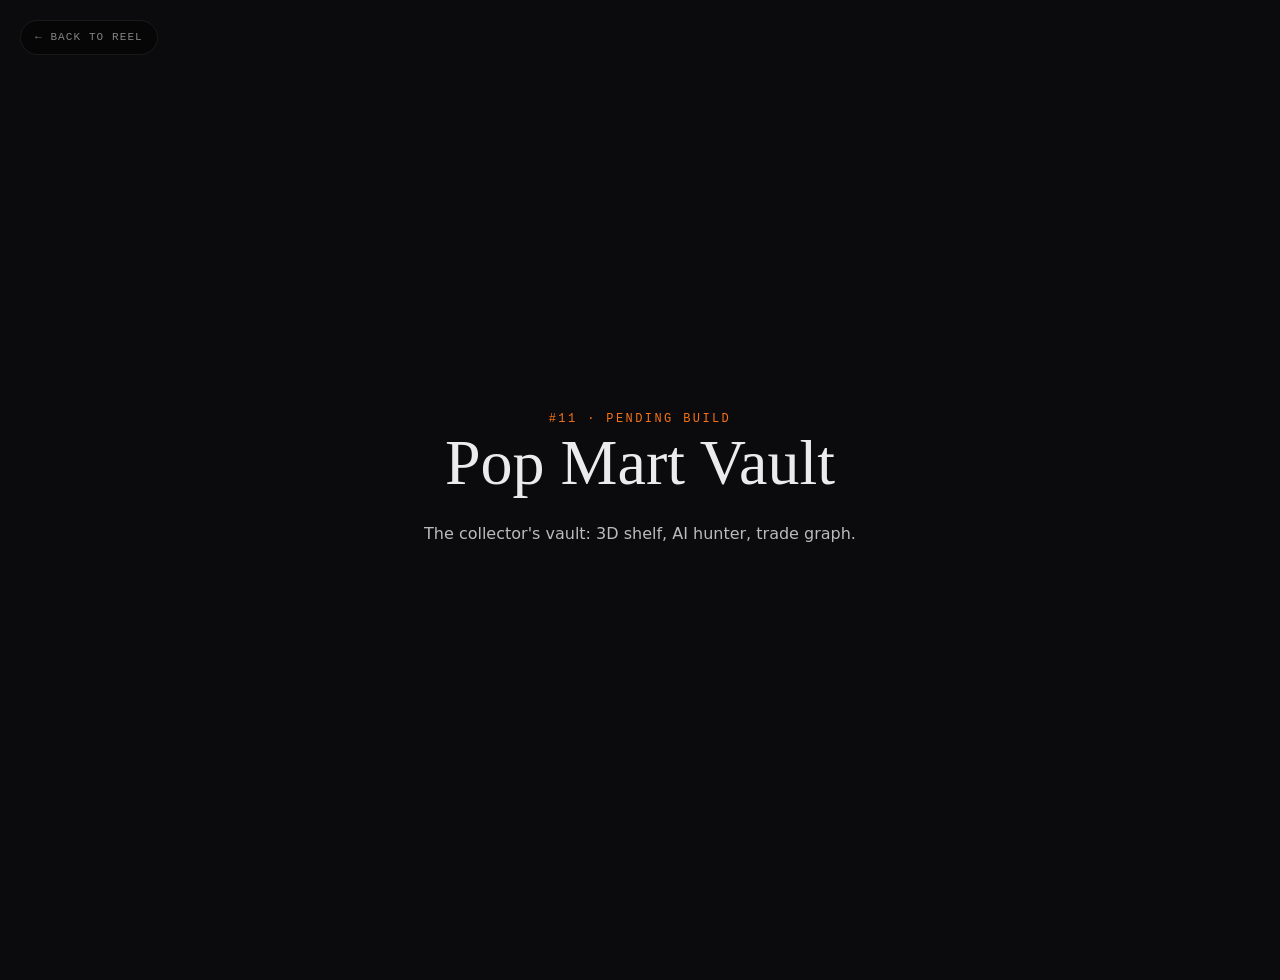
==== 11-popmart-spec/index.html @ 95a56eee "init: globsense reel scaffold (12 projects + deploy)" ====
<!doctype html><html><head><meta charset="utf-8"><title>Pop Mart Vault — pending</title>
<link rel="stylesheet" href="../_shared/tokens.css">
<style>body{display:grid;place-items:center;min-height:100vh;text-align:center;padding:40px;}
h1{font-family:var(--font-display);font-size:var(--t-display);}
.tag{font-family:var(--font-mono);font-size:var(--t-micro);text-transform:uppercase;letter-spacing:.2em;color:var(--brand-accent);}
.lede{color:var(--text-d-body);max-width:540px;margin:24px auto;}</style>
</head><body>
<div>
<div class="tag">#11 · pending build</div>
<h1>Pop Mart Vault</h1>
<p class="lede">The collector's vault: 3D shelf, AI hunter, trade graph.</p>
<a class="back-to-reel" href="../">← back to reel</a>
</div>
</body></html>
---- _shared/tokens.css ----
/* ─────────────────────────────────────────────────────────────────────────
 * Globsense Reel — shared design tokens
 *
 * Lifted from /opt/data/home/globsense/design-system/tokens.css with reel-
 * specific additions for cinematic dark mode (the default register of the
 * 2026 reel).
 *
 * Import in every project's <head>:
 *   <link rel="stylesheet" href="/reel/_shared/tokens.css">
 * ───────────────────────────────────────────────────────────────────── */

:root {
  /* Brand */
  --brand-accent: #F97316;
  --brand-accent-hover: #EA580C;
  --brand-gradient: linear-gradient(135deg, #F97316 0%, #FF2442 100%);

  /* Light surface system (use sparingly — most reel pieces are dark) */
  --surface: #FFFFFF;
  --canvas: #F5F5F5;

  /* Dark cinematic register (the default for the reel) */
  --ink-0: #0B0B0D;          /* canvas */
  --ink-1: #111114;          /* card */
  --ink-2: #18181D;          /* elevated */
  --ink-3: #22222A;          /* hover */
  --ink-line: rgba(255,255,255,0.08);
  --ink-line-strong: rgba(255,255,255,0.16);

  /* Text — dark mode */
  --text-d-title: rgba(255,255,255,0.92);
  --text-d-body: rgba(255,255,255,0.72);
  --text-d-caption: rgba(255,255,255,0.50);
  --text-d-disabled: rgba(255,255,255,0.30);

  /* Text — light mode (kept for projects that go light) */
  --text-title: rgba(0,0,0,0.86);
  --text-body: rgba(0,0,0,0.62);
  --text-caption: rgba(0,0,0,0.45);

  /* Type families */
  --font-display: 'Cormorant Garamond', 'EB Garamond', Georgia, 'Songti SC', serif;
  --font-body: 'Inter', system-ui, -apple-system, 'PingFang SC', 'Hiragino Sans GB', sans-serif;
  --font-cn: 'Noto Serif SC', 'Songti SC', 'STSong', serif;
  --font-mono: 'JetBrains Mono', 'SF Mono', 'Cascadia Code', monospace;

  /* Type scale — web */
  --t-hero: clamp(48px, 8vw, 120px);
  --t-display: clamp(36px, 5vw, 72px);
  --t-h1: clamp(28px, 3.5vw, 48px);
  --t-h2: clamp(22px, 2.5vw, 32px);
  --t-h3: 20px;
  --t-body: 16px;
  --t-small: 14px;
  --t-micro: 12px;

  /* Spacing */
  --gap-xs: 4px;
  --gap-sm: 8px;
  --gap-md: 16px;
  --gap-lg: 32px;
  --gap-xl: 64px;
  --gap-2xl: 128px;

  /* Radius */
  --r-sm: 6px;
  --r-md: 12px;
  --r-lg: 24px;
  --r-pill: 9999px;

  /* Motion */
  --ease-cinematic: cubic-bezier(0.22, 1, 0.36, 1);
  --dur-fast: 200ms;
  --dur-base: 400ms;
  --dur-slow: 800ms;
  --dur-epic: 1600ms;

  /* Z */
  --z-stamp: 100;
  --z-modal: 200;
}

/* Defaults: cinematic dark */
html, body {
  margin: 0;
  background: var(--ink-0);
  color: var(--text-d-body);
  font-family: var(--font-body);
  font-size: var(--t-body);
  line-height: 1.5;
  -webkit-font-smoothing: antialiased;
  text-rendering: optimizeLegibility;
}

h1, h2, h3, h4 { color: var(--text-d-title); font-family: var(--font-display); font-weight: 400; line-height: 1.1; margin: 0; }
a { color: inherit; text-decoration: none; }

/* Reel-wide utility classes */
.reel-stamp {
  position: fixed; bottom: 20px; right: 20px; z-index: var(--z-stamp);
  font-family: var(--font-mono); font-size: 10px; letter-spacing: 0.12em;
  text-transform: uppercase; color: var(--text-d-caption);
  background: rgba(0,0,0,0.6); backdrop-filter: blur(8px);
  padding: 8px 12px; border: 1px solid var(--ink-line); border-radius: var(--r-pill);
}
.reel-stamp .accent { color: var(--brand-accent); }

.back-to-reel {
  position: fixed; top: 20px; left: 20px; z-index: var(--z-stamp);
  font-family: var(--font-mono); font-size: 11px; letter-spacing: 0.1em;
  text-transform: uppercase; color: var(--text-d-caption);
  padding: 8px 14px; border: 1px solid var(--ink-line); border-radius: var(--r-pill);
  backdrop-filter: blur(8px); background: rgba(0,0,0,0.4);
  transition: color var(--dur-fast) var(--ease-cinematic), border-color var(--dur-fast);
}
.back-to-reel:hover { color: var(--text-d-title); border-color: var(--ink-line-strong); }
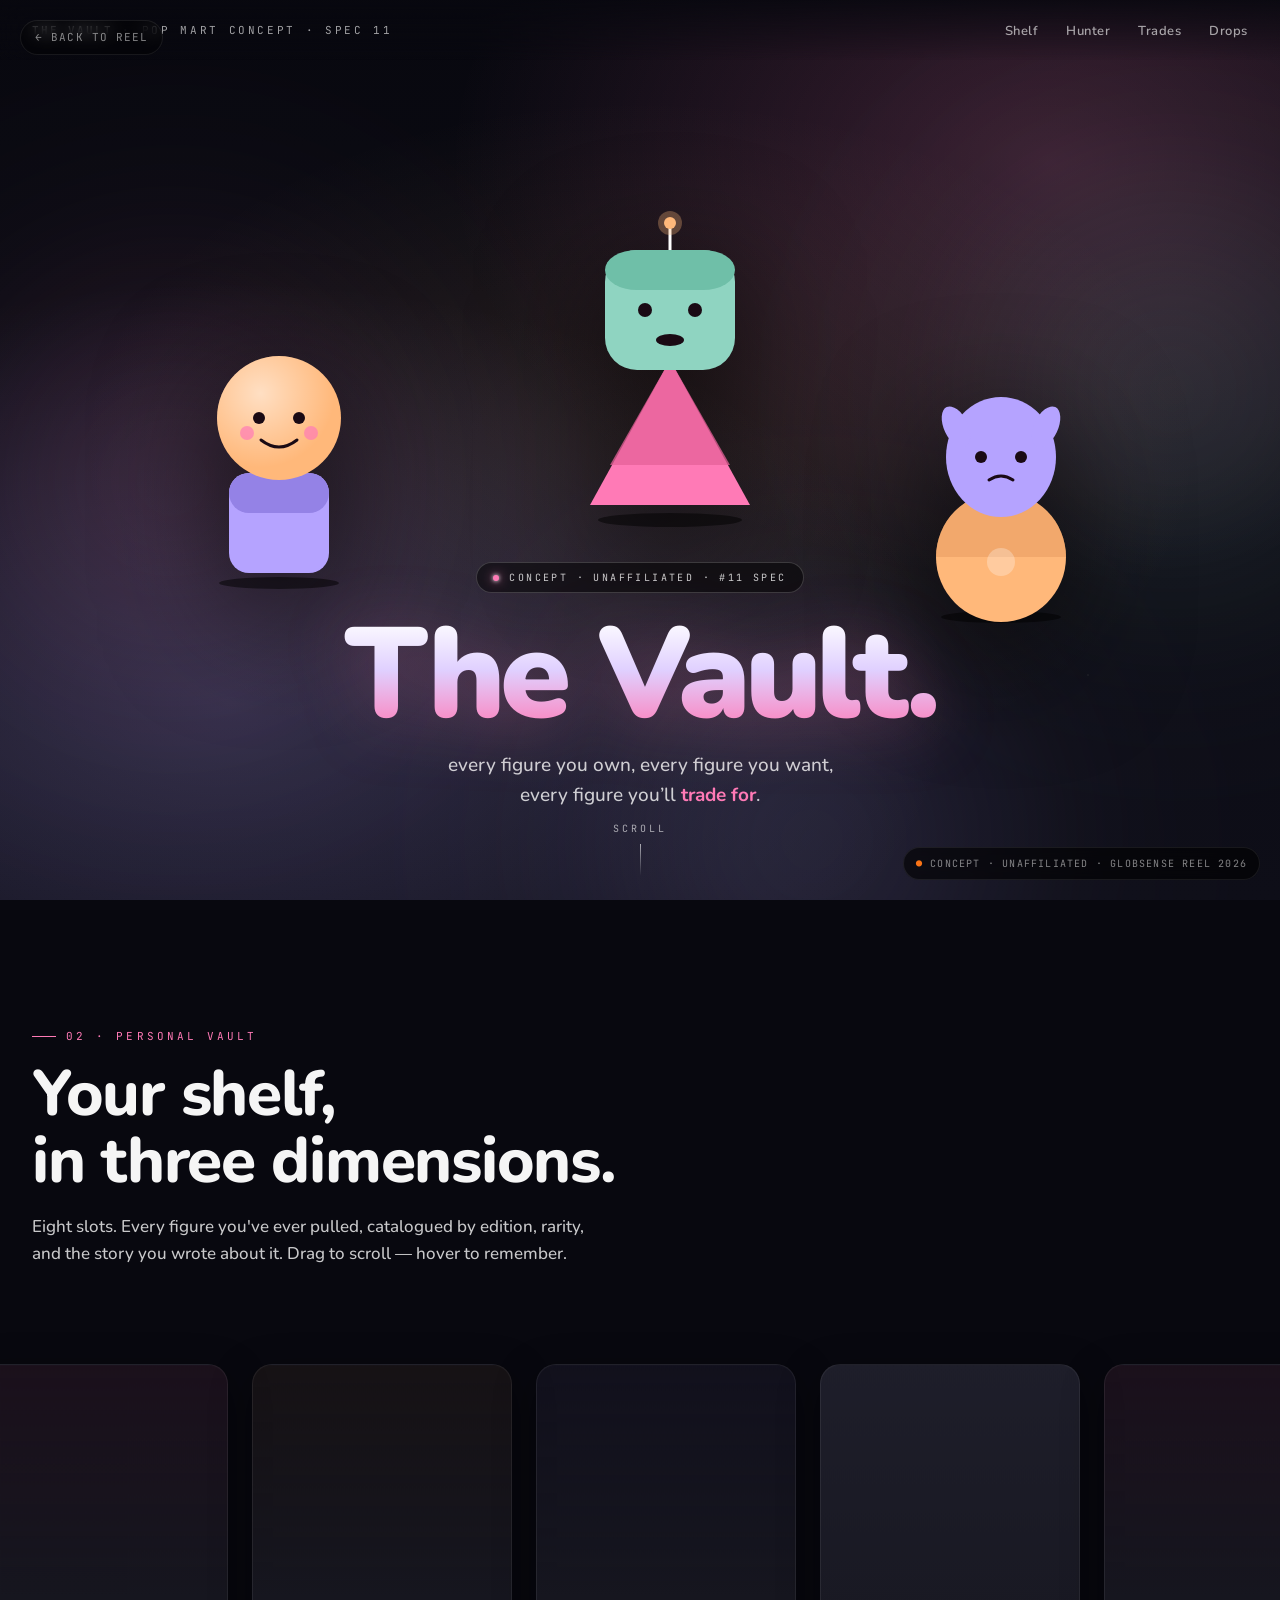
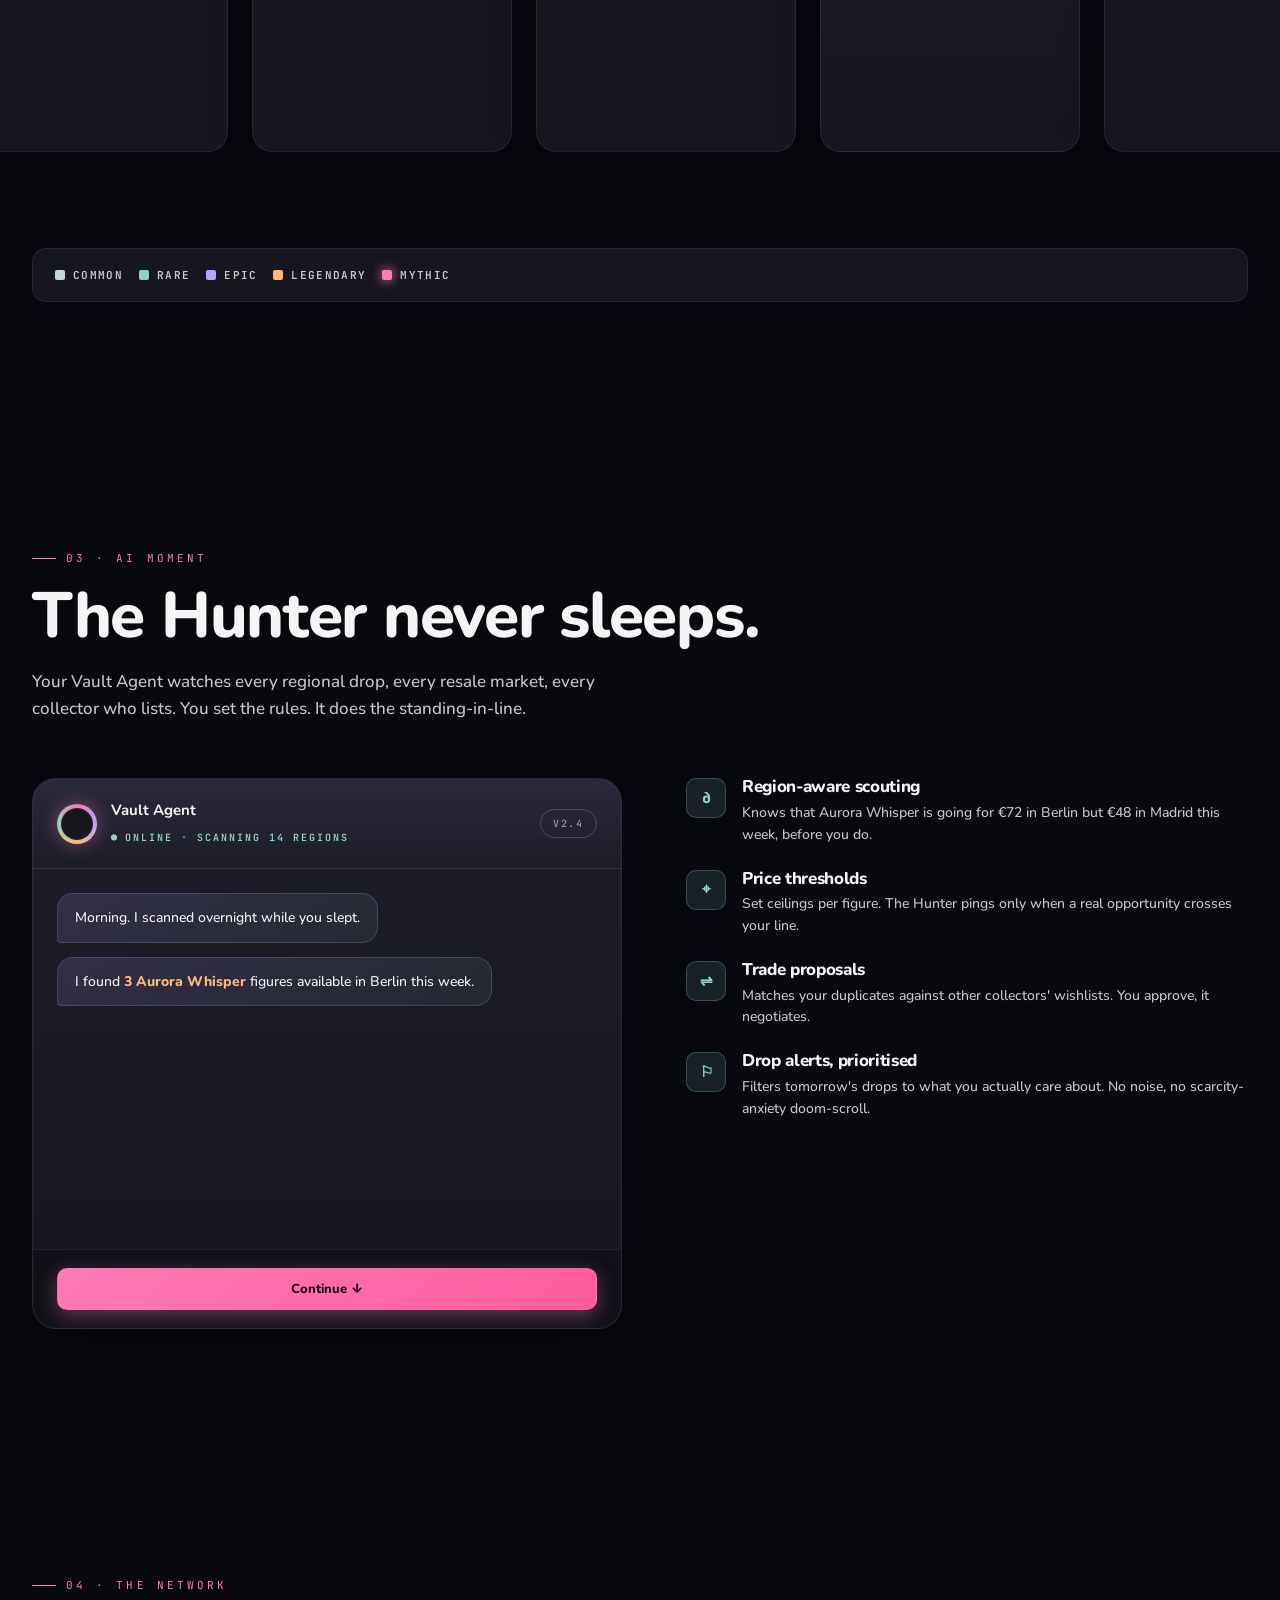
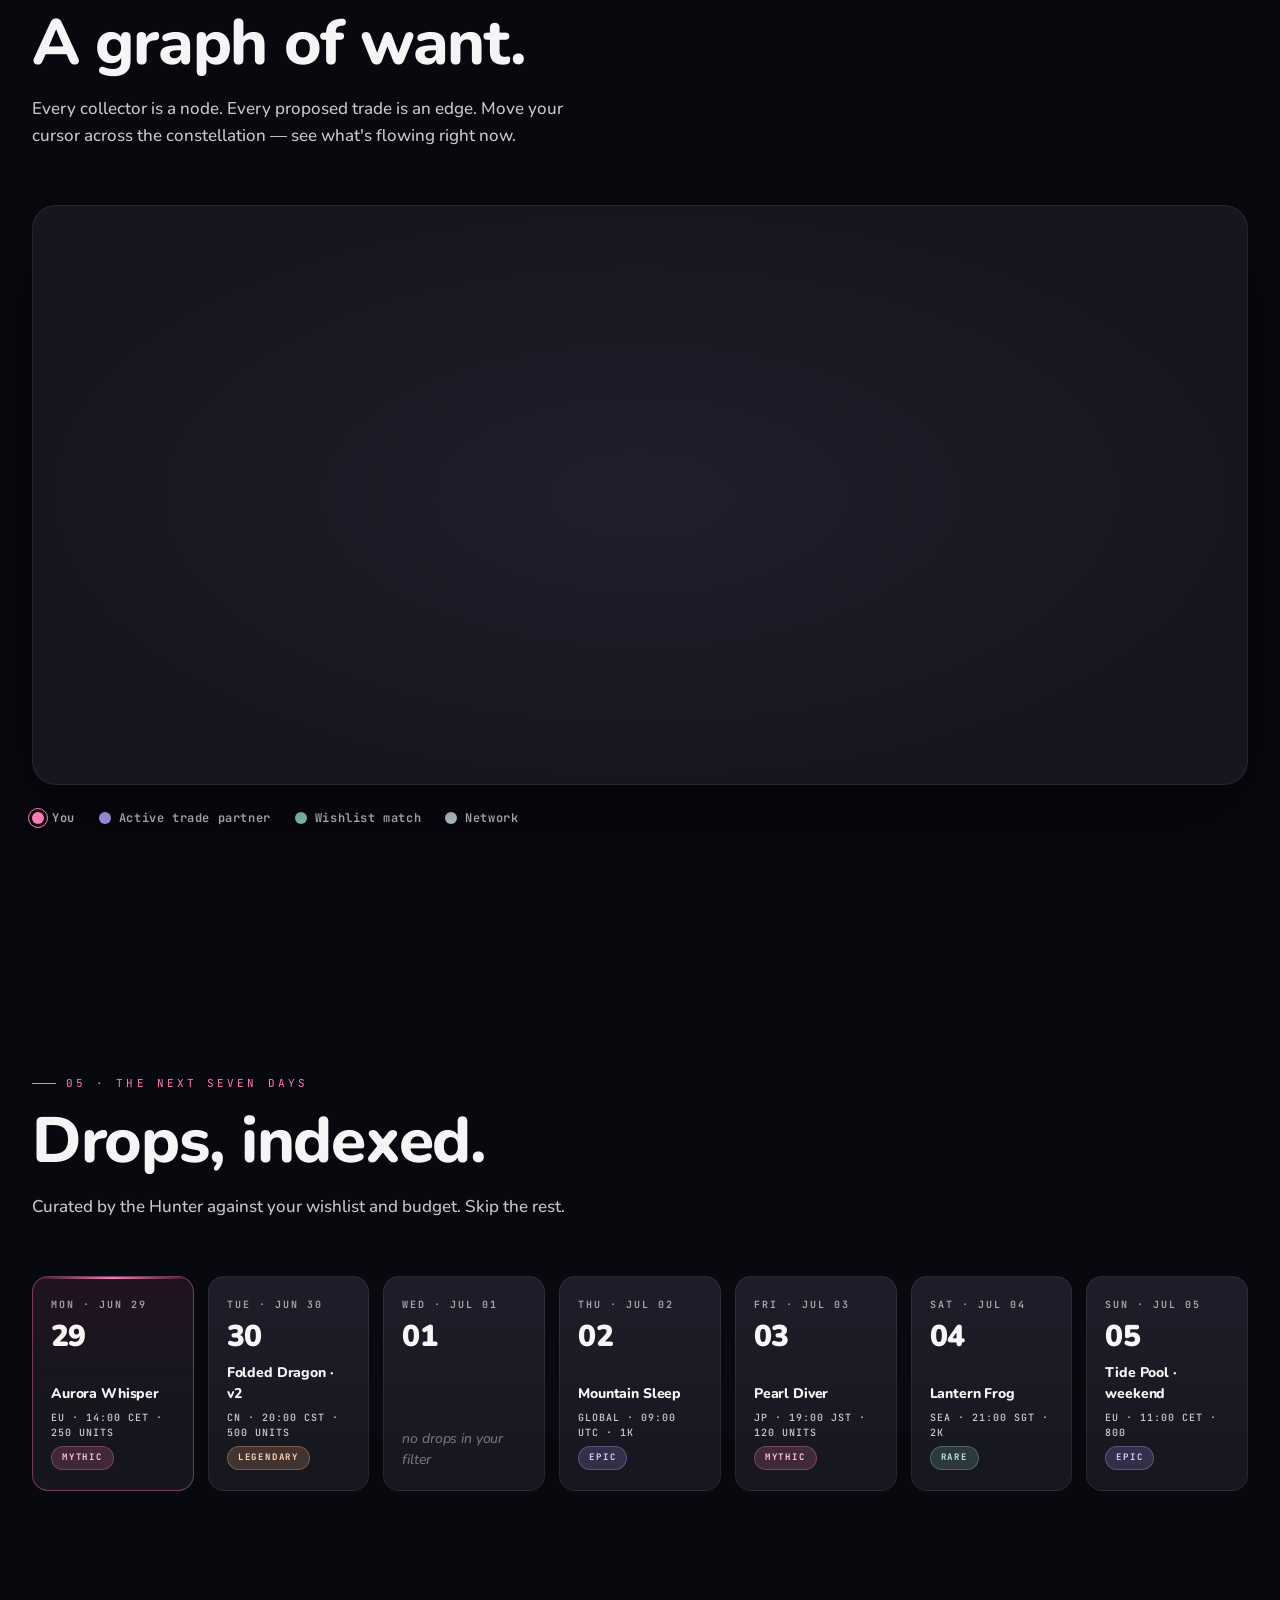
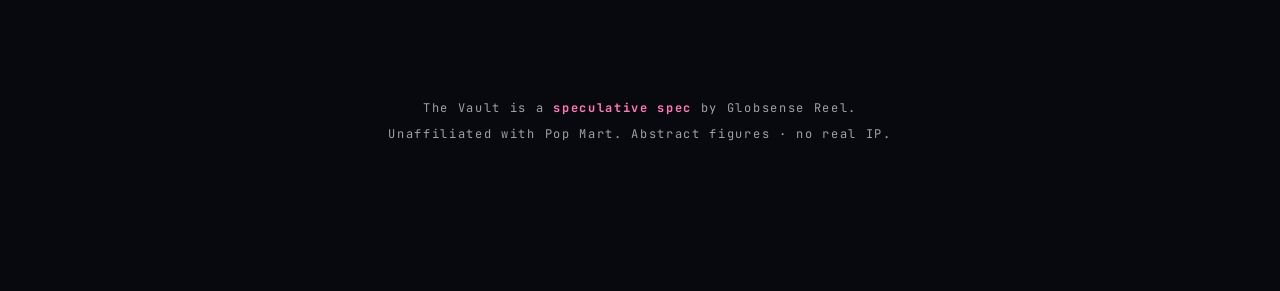
==== commit a389d89f: "11-popmart-spec: built + design polish" ====
--- a/11-popmart-spec/index.html
+++ b/11-popmart-spec/index.html
@@ -1,14 +1,963 @@
-<!doctype html><html><head><meta charset="utf-8"><title>Pop Mart Vault — pending</title>
+<!doctype html>
+<html lang="en">
+<head>
+<meta charset="utf-8">
+<meta name="viewport" content="width=device-width, initial-scale=1">
+<title>The Vault · Pop Mart Concept — Globsense Reel</title>
 <link rel="stylesheet" href="../_shared/tokens.css">
-<style>body{display:grid;place-items:center;min-height:100vh;text-align:center;padding:40px;}
-h1{font-family:var(--font-display);font-size:var(--t-display);}
-.tag{font-family:var(--font-mono);font-size:var(--t-micro);text-transform:uppercase;letter-spacing:.2em;color:var(--brand-accent);}
-.lede{color:var(--text-d-body);max-width:540px;margin:24px auto;}</style>
-</head><body>
-<div>
-<div class="tag">#11 · pending build</div>
-<h1>Pop Mart Vault</h1>
-<p class="lede">The collector's vault: 3D shelf, AI hunter, trade graph.</p>
-<a class="back-to-reel" href="../">← back to reel</a>
-</div>
-</body></html>+<link rel="preconnect" href="https://fonts.googleapis.com">
+<link rel="preconnect" href="https://fonts.gstatic.com" crossorigin>
+<link href="https://fonts.googleapis.com/css2?family=Nunito:wght@400;500;600;700;800;900&family=Inter:wght@400;500;600;700&family=JetBrains+Mono:wght@400;500;600&display=swap" rel="stylesheet">
+<style>
+  /* ─── Page-local palette: dark base + 5 rarity pastels ─────────── */
+  :root{
+    --rar-common:   #C8D4E0;
+    --rar-rare:     #8FD4C1;
+    --rar-epic:     #B5A3FF;
+    --rar-legend:   #FFB87A;
+    --rar-mythic:   #FF7AB6;
+
+    --vault-bg:     #08080F;
+    --vault-bg-2:   #0E0E18;
+    --vault-card:   #16161F;
+    --vault-card-2: #1E1E2A;
+    --vault-edge:   rgba(255,255,255,0.07);
+    --vault-edge-2: rgba(255,255,255,0.18);
+
+    --ink-strong:   rgba(255,255,255,0.96);
+    --ink-body:     rgba(255,255,255,0.78);
+    --ink-caption:  rgba(255,255,255,0.62);
+    --ink-dim:      rgba(255,255,255,0.40);
+
+    --font-round:   'Nunito', 'Quicksand', 'Inter', system-ui, sans-serif;
+    --font-body:    'Inter', system-ui, -apple-system, sans-serif;
+  }
+
+  html,body{
+    background:var(--vault-bg);
+    color:var(--ink-body);
+    font-family:var(--font-round);
+    -webkit-font-smoothing:antialiased;
+    text-rendering:optimizeLegibility;
+  }
+  *,*::before,*::after{box-sizing:border-box;}
+
+  /* Subtle film grain overlay */
+  body::before{
+    content:"";
+    position:fixed;inset:0;z-index:1;pointer-events:none;
+    background-image:url("data:image/svg+xml;utf8,<svg xmlns='http://www.w3.org/2000/svg' width='180' height='180'><filter id='n'><feTurbulence type='fractalNoise' baseFrequency='0.9' numOctaves='2' stitchTiles='stitch'/><feColorMatrix values='0 0 0 0 1  0 0 0 0 1  0 0 0 0 1  0 0 0 0.05 0'/></filter><rect width='100%' height='100%' filter='url(%23n)'/></svg>");
+    opacity:.6;mix-blend-mode:overlay;
+  }
+
+  h1,h2,h3,h4{color:var(--ink-strong);font-family:var(--font-round);font-weight:800;line-height:1.05;margin:0;letter-spacing:-0.02em;}
+  a{color:inherit;text-decoration:none;}
+  ::selection{background:var(--rar-mythic);color:#1A0A14;}
+
+  .wrap{max-width:1280px;margin:0 auto;padding:0 32px;position:relative;z-index:2;}
+
+  /* ─── Top nav strip ─────────────────────────────────────────────── */
+  .nav{
+    position:fixed;top:0;left:0;right:0;z-index:60;
+    display:flex;justify-content:space-between;align-items:center;
+    padding:18px 32px;
+    background:linear-gradient(180deg,rgba(8,8,15,0.85),rgba(8,8,15,0));
+    backdrop-filter:blur(14px);-webkit-backdrop-filter:blur(14px);
+  }
+  .nav .brand{font-family:'JetBrains Mono',monospace;font-size:11px;letter-spacing:.24em;text-transform:uppercase;color:var(--ink-caption);}
+  .nav .brand b{color:var(--ink-strong);font-weight:600;letter-spacing:.18em;}
+  .nav ul{display:flex;gap:28px;list-style:none;margin:0;padding:0;}
+  .nav ul a{font-size:13px;font-weight:600;color:var(--ink-caption);letter-spacing:.04em;transition:color .2s;position:relative;}
+  .nav ul a:hover{color:var(--rar-mythic);}
+  .nav ul a::after{content:"";position:absolute;left:0;right:0;bottom:-6px;height:1px;background:var(--rar-mythic);transform:scaleX(0);transform-origin:left;transition:transform .3s var(--ease-cinematic);}
+  .nav ul a:hover::after{transform:scaleX(1);}
+
+  /* ─── Hero ──────────────────────────────────────────────────────── */
+  .hero{
+    position:relative;min-height:100vh;overflow:hidden;
+    display:flex;align-items:center;justify-content:center;
+    background:
+      radial-gradient(1200px 700px at 18% 78%,rgba(181,163,255,0.22),transparent 60%),
+      radial-gradient(1000px 700px at 82% 18%,rgba(255,122,182,0.20),transparent 60%),
+      radial-gradient(800px 500px at 50% 50%,rgba(255,184,122,0.12),transparent 70%),
+      linear-gradient(180deg,#08080F 0%,#0E0E18 100%);
+    perspective:1400px;
+    z-index:2;
+  }
+  .stars{
+    position:absolute;inset:0;pointer-events:none;
+    background-image:
+      radial-gradient(1.2px 1.2px at 10% 20%,rgba(255,255,255,.6),transparent 50%),
+      radial-gradient(1px 1px at 70% 40%,rgba(255,255,255,.55),transparent 50%),
+      radial-gradient(1px 1px at 35% 70%,rgba(255,255,255,.4),transparent 50%),
+      radial-gradient(1.5px 1.5px at 85% 75%,rgba(255,255,255,.7),transparent 50%),
+      radial-gradient(1px 1px at 22% 88%,rgba(255,255,255,.3),transparent 50%),
+      radial-gradient(1.2px 1.2px at 60% 12%,rgba(255,255,255,.55),transparent 50%),
+      radial-gradient(1px 1px at 5% 55%,rgba(255,255,255,.4),transparent 50%),
+      radial-gradient(1.2px 1.2px at 95% 50%,rgba(255,255,255,.5),transparent 50%);
+    animation:twinkle 8s ease-in-out infinite;
+  }
+  @keyframes twinkle{0%,100%{opacity:.5}50%{opacity:.85}}
+
+  .aurora{
+    position:absolute;width:600px;height:600px;border-radius:50%;
+    filter:blur(80px);opacity:.35;pointer-events:none;mix-blend-mode:screen;
+  }
+  .aurora.a{left:-10%;top:20%;background:radial-gradient(circle,rgba(255,122,182,.5),transparent 70%);animation:drift1 14s ease-in-out infinite;}
+  .aurora.b{right:-15%;top:10%;background:radial-gradient(circle,rgba(143,212,193,.5),transparent 70%);animation:drift2 16s ease-in-out infinite;}
+  .aurora.c{left:40%;top:60%;background:radial-gradient(circle,rgba(181,163,255,.5),transparent 70%);animation:drift3 18s ease-in-out infinite;}
+  @keyframes drift1{0%,100%{transform:translate(0,0)}50%{transform:translate(80px,-40px)}}
+  @keyframes drift2{0%,100%{transform:translate(0,0)}50%{transform:translate(-60px,60px)}}
+  @keyframes drift3{0%,100%{transform:translate(0,0)}50%{transform:translate(50px,-50px)}}
+
+  .stage{position:relative;width:100%;height:560px;transform-style:preserve-3d;}
+  .fig{
+    position:absolute;width:200px;height:260px;
+    transform-style:preserve-3d;
+    animation:float 9s var(--ease-cinematic) infinite;
+    filter:drop-shadow(0 30px 60px rgba(0,0,0,0.7));
+  }
+  .fig.a{left:14%;top:30%;animation-delay:-2s;}
+  .fig.b{left:43%;top:8%;width:240px;height:320px;animation-delay:-5s;}
+  .fig.c{right:14%;top:36%;animation-delay:-7s;}
+  @keyframes float{
+    0%,100%{transform:translateY(0) rotate(-3deg);}
+    50%   {transform:translateY(-24px) rotate(3deg);}
+  }
+  .fig svg{width:100%;height:100%;overflow:visible;}
+
+  .hero-copy{position:absolute;left:0;right:0;bottom:0;text-align:center;padding-bottom:90px;z-index:5;}
+  .tag-row{
+    display:inline-flex;gap:10px;align-items:center;padding:7px 16px;
+    border:1px solid var(--vault-edge-2);border-radius:999px;
+    font-family:'JetBrains Mono',monospace;font-size:10px;letter-spacing:.24em;text-transform:uppercase;
+    color:var(--ink-body);background:rgba(0,0,0,0.5);
+    backdrop-filter:blur(8px);
+  }
+  .tag-row .dot{width:6px;height:6px;border-radius:50%;background:var(--rar-mythic);box-shadow:0 0 12px var(--rar-mythic),0 0 4px #fff;}
+  h1.hero-title{
+    font-family:var(--font-round);font-weight:900;
+    font-size:clamp(60px,10vw,160px);
+    background:linear-gradient(180deg,#FFFFFF 0%,#E0D0FF 45%,#FF7AB6 100%);
+    -webkit-background-clip:text;background-clip:text;
+    -webkit-text-fill-color:transparent;
+    margin:24px 0 16px;letter-spacing:-0.045em;line-height:0.92;
+    filter:drop-shadow(0 8px 32px rgba(255,122,182,0.25));
+  }
+  .hero-sub{max-width:680px;margin:0 auto;color:var(--ink-body);font-size:19px;line-height:1.55;font-weight:500;}
+  .hero-sub em{font-style:normal;color:var(--rar-mythic);font-weight:700;}
+  .scroll-cue{
+    position:absolute;bottom:24px;left:50%;transform:translateX(-50%);
+    color:var(--ink-caption);font-family:'JetBrains Mono',monospace;font-size:10px;letter-spacing:.3em;text-transform:uppercase;
+    display:flex;flex-direction:column;align-items:center;gap:8px;z-index:5;
+  }
+  .scroll-cue::after{content:"";width:1px;height:32px;background:linear-gradient(180deg,var(--ink-caption),transparent);animation:cue 2.2s ease-in-out infinite;}
+  @keyframes cue{0%,100%{opacity:.3;transform:scaleY(.6)}50%{opacity:1;transform:scaleY(1)}}
+
+  /* ─── Section frame ─────────────────────────────────────────────── */
+  section{padding:120px 0;position:relative;z-index:2;}
+  .eyebrow{
+    font-family:'JetBrains Mono',monospace;font-size:11px;letter-spacing:.28em;text-transform:uppercase;
+    color:var(--rar-mythic);margin-bottom:16px;display:inline-flex;align-items:center;gap:10px;
+  }
+  .eyebrow::before{content:"";width:24px;height:1px;background:var(--rar-mythic);}
+  .section-h{font-size:clamp(36px,5vw,68px);color:var(--ink-strong);line-height:1.05;margin:0 0 18px;}
+  .section-lede{max-width:580px;color:var(--ink-body);font-size:17px;line-height:1.6;margin-bottom:56px;font-weight:500;}
+
+  /* ─── The Shelf ─────────────────────────────────────────────────── */
+  .shelf-rail{
+    position:relative;overflow-x:auto;overflow-y:visible;
+    padding:40px 32px 60px;margin:0 -32px;
+    scroll-snap-type:x mandatory;
+    -webkit-overflow-scrolling:touch;
+    perspective:1200px;
+  }
+  .shelf-rail::-webkit-scrollbar{height:6px;}
+  .shelf-rail::-webkit-scrollbar-track{background:rgba(255,255,255,0.04);border-radius:3px;}
+  .shelf-rail::-webkit-scrollbar-thumb{background:linear-gradient(90deg,var(--rar-epic),var(--rar-mythic));border-radius:3px;}
+  .shelf-row{display:flex;gap:24px;width:max-content;padding-left:32px;}
+
+  .shelf{
+    flex:0 0 260px;scroll-snap-align:start;
+    background:linear-gradient(180deg,var(--vault-card-2) 0%,var(--vault-card) 100%);
+    border:1px solid var(--vault-edge);
+    border-radius:20px;
+    padding:24px 22px 22px;
+    position:relative;
+    transform:rotateX(2deg);transform-style:preserve-3d;
+    transition:transform .4s var(--ease-cinematic),border-color .3s,box-shadow .4s;
+    cursor:pointer;
+    box-shadow:0 12px 40px rgba(0,0,0,0.4);
+  }
+  .shelf:hover{
+    transform:rotateX(0deg) translateY(-10px);
+    border-color:var(--vault-edge-2);
+    box-shadow:0 24px 60px rgba(0,0,0,0.6),0 0 0 1px rgba(255,255,255,0.04) inset;
+  }
+  .shelf .figure-art{
+    height:200px;display:flex;align-items:flex-end;justify-content:center;
+    background:radial-gradient(ellipse at 50% 70%,rgba(255,255,255,0.04) 0%,transparent 70%);
+    border-radius:14px;margin-bottom:18px;position:relative;overflow:hidden;
+  }
+  .shelf .figure-art::after{
+    content:"";position:absolute;left:14%;right:14%;bottom:8px;height:10px;
+    background:radial-gradient(ellipse,rgba(0,0,0,0.7) 0%,transparent 70%);
+    border-radius:50%;
+  }
+  .shelf .figure-art svg{height:175px;filter:drop-shadow(0 8px 20px rgba(0,0,0,0.5));}
+  .shelf .meta{display:flex;justify-content:space-between;align-items:baseline;margin-bottom:8px;gap:8px;}
+  .shelf .name{font-weight:800;color:var(--ink-strong);font-size:16px;letter-spacing:-0.01em;}
+  .shelf .ed{font-family:'JetBrains Mono',monospace;font-size:10px;color:var(--ink-caption);letter-spacing:.1em;}
+  .shelf .rarity{
+    display:inline-flex;align-items:center;gap:6px;
+    font-family:'JetBrains Mono',monospace;font-size:10px;letter-spacing:.2em;text-transform:uppercase;
+    color:var(--ink-caption);font-weight:600;
+  }
+  .shelf .rarity .pip{width:8px;height:8px;border-radius:2px;}
+  .shelf .note{margin-top:14px;font-size:13px;color:var(--ink-caption);line-height:1.5;font-style:italic;font-weight:500;}
+
+  .r-common .pip {background:var(--rar-common);} .r-common .name-color{color:var(--rar-common);}
+  .r-rare   .pip {background:var(--rar-rare);}   .r-rare   .name-color{color:var(--rar-rare);}
+  .r-epic   .pip {background:var(--rar-epic);}   .r-epic   .name-color{color:var(--rar-epic);}
+  .r-legend .pip {background:var(--rar-legend);} .r-legend .name-color{color:var(--rar-legend);}
+  .r-mythic .pip {background:var(--rar-mythic);box-shadow:0 0 12px var(--rar-mythic);} .r-mythic .name-color{color:var(--rar-mythic);}
+
+  .r-mythic{background:linear-gradient(180deg,rgba(255,122,182,0.08) 0%,var(--vault-card) 60%);}
+  .r-legend{background:linear-gradient(180deg,rgba(255,184,122,0.06) 0%,var(--vault-card) 60%);}
+  .r-epic  {background:linear-gradient(180deg,rgba(181,163,255,0.06) 0%,var(--vault-card) 60%);}
+
+  /* rarity legend strip */
+  .rarity-strip{
+    display:flex;gap:16px;flex-wrap:wrap;margin-top:36px;padding:18px 22px;
+    background:var(--vault-card);border:1px solid var(--vault-edge);border-radius:14px;
+  }
+  .rarity-strip .item{display:flex;align-items:center;gap:8px;font-family:'JetBrains Mono',monospace;font-size:11px;letter-spacing:.12em;text-transform:uppercase;color:var(--ink-body);font-weight:600;}
+  .rarity-strip .item .pip{width:10px;height:10px;border-radius:2px;}
+
+  /* ─── Hunter (AI chat) ──────────────────────────────────────────── */
+  .hunter-grid{display:grid;grid-template-columns:1.05fr 1fr;gap:64px;align-items:start;}
+  @media(max-width:900px){.hunter-grid{grid-template-columns:1fr;gap:40px;}}
+
+  .chat{
+    background:linear-gradient(180deg,var(--vault-card-2) 0%,var(--vault-card) 100%);
+    border:1px solid var(--vault-edge);
+    border-radius:24px;overflow:hidden;
+    box-shadow:0 30px 80px rgba(0,0,0,0.5),0 0 0 1px rgba(255,255,255,0.02) inset;
+  }
+  .chat-head{
+    display:flex;align-items:center;gap:14px;
+    padding:20px 24px;border-bottom:1px solid var(--vault-edge);
+    background:linear-gradient(180deg,rgba(181,163,255,0.08),transparent);
+  }
+  .chat-head .avatar{
+    width:40px;height:40px;border-radius:50%;position:relative;flex-shrink:0;
+    background:conic-gradient(from 0deg,var(--rar-mythic),var(--rar-epic),var(--rar-legend),var(--rar-rare),var(--rar-mythic));
+    box-shadow:0 0 18px rgba(255,122,182,0.4);
+    animation:spin 8s linear infinite;
+  }
+  .chat-head .avatar::after{
+    content:"";position:absolute;inset:4px;border-radius:50%;
+    background:var(--vault-card);
+    box-shadow:0 0 0 1px var(--vault-edge) inset;
+  }
+  @keyframes spin{to{transform:rotate(360deg)}}
+  .chat-head .who{flex:1;min-width:0;}
+  .chat-head .who b{display:block;font-size:15px;color:var(--ink-strong);font-weight:700;margin-bottom:2px;}
+  .chat-head .who span{font-family:'JetBrains Mono',monospace;font-size:10px;letter-spacing:.2em;text-transform:uppercase;color:var(--rar-rare);font-weight:600;}
+  .chat-head .who span::before{content:"●";margin-right:6px;animation:pulse 2s ease-in-out infinite;}
+  @keyframes pulse{0%,100%{opacity:.4}50%{opacity:1}}
+  .chat-head .meta-btn{
+    font-family:'JetBrains Mono',monospace;font-size:10px;letter-spacing:.18em;text-transform:uppercase;
+    padding:6px 12px;border:1px solid var(--vault-edge-2);border-radius:999px;color:var(--ink-caption);
+  }
+
+  .chat-body{padding:24px;min-height:380px;max-height:520px;overflow-y:auto;display:flex;flex-direction:column;gap:14px;}
+  .chat-body::-webkit-scrollbar{width:4px;}
+  .chat-body::-webkit-scrollbar-thumb{background:var(--vault-edge-2);border-radius:2px;}
+  .msg{
+    max-width:84%;padding:13px 17px;border-radius:16px;
+    font-size:14px;line-height:1.55;animation:msgIn .45s var(--ease-cinematic);
+    font-weight:500;color:var(--ink-strong);
+  }
+  @keyframes msgIn{from{opacity:0;transform:translateY(10px);}to{opacity:1;transform:none;}}
+  .msg.agent{
+    align-self:flex-start;
+    background:linear-gradient(135deg,rgba(181,163,255,0.14),rgba(143,212,193,0.08));
+    border:1px solid rgba(181,163,255,0.20);
+    border-bottom-left-radius:4px;
+  }
+  .msg.user {
+    align-self:flex-end;
+    background:linear-gradient(135deg,var(--rar-mythic) 0%,#FF5C9F 100%);
+    color:#1A0A14;border-bottom-right-radius:4px;
+    font-weight:700;
+    box-shadow:0 8px 24px rgba(255,122,182,0.35);
+  }
+  .msg b{color:var(--rar-legend);font-weight:800;}
+  .msg.user b{color:#1A0A14;}
+
+  .chat-actions{
+    display:flex;flex-wrap:wrap;gap:10px;
+    padding:18px 24px;border-top:1px solid var(--vault-edge);
+    background:rgba(0,0,0,0.25);
+  }
+  .chat-actions button{
+    flex:1;min-width:90px;padding:11px 16px;
+    border-radius:10px;border:1px solid var(--vault-edge-2);
+    background:rgba(255,255,255,0.02);
+    color:var(--ink-strong);
+    font-family:var(--font-round);font-size:13px;font-weight:700;cursor:pointer;
+    transition:all .2s var(--ease-cinematic);
+  }
+  .chat-actions button:hover{
+    border-color:var(--rar-mythic);color:var(--rar-mythic);
+    background:rgba(255,122,182,0.06);
+    transform:translateY(-1px);
+  }
+  .chat-actions button:active{transform:scale(0.97);}
+  .chat-actions button.primary{
+    background:linear-gradient(135deg,var(--rar-mythic),#FF5C9F);
+    color:#1A0A14;border-color:transparent;font-weight:800;
+    box-shadow:0 6px 20px rgba(255,122,182,0.35);
+  }
+  .chat-actions button.primary:hover{
+    color:#1A0A14;background:linear-gradient(135deg,#fff,#F0F0F5);
+    box-shadow:0 8px 28px rgba(255,255,255,0.25);
+  }
+  .chat-actions button:disabled{opacity:.4;cursor:not-allowed;transform:none;}
+
+  .hunter-copy .feature{display:flex;gap:16px;margin-bottom:24px;}
+  .hunter-copy .feature .icon{
+    flex:0 0 40px;height:40px;border-radius:10px;
+    background:rgba(143,212,193,0.12);
+    border:1px solid rgba(143,212,193,0.25);
+    display:grid;place-items:center;
+    color:var(--rar-rare);font-weight:800;font-family:'JetBrains Mono',monospace;font-size:15px;
+  }
+  .hunter-copy .feature h4{font-size:17px;color:var(--ink-strong);font-weight:800;margin:0 0 6px;}
+  .hunter-copy .feature p{margin:0;font-size:14px;color:var(--ink-body);line-height:1.55;font-weight:500;}
+
+  /* ─── Trade Graph ───────────────────────────────────────────────── */
+  .graph-wrap{
+    background:radial-gradient(ellipse at 50% 50%,rgba(181,163,255,0.06),transparent 70%),var(--vault-card);
+    border:1px solid var(--vault-edge);
+    border-radius:24px;padding:32px;position:relative;
+    height:580px;overflow:hidden;
+    box-shadow:0 30px 80px rgba(0,0,0,0.4);
+  }
+  .graph-wrap::before{
+    content:"";position:absolute;inset:0;pointer-events:none;
+    background-image:
+      radial-gradient(1px 1px at 20% 30%,rgba(255,255,255,.3),transparent 50%),
+      radial-gradient(1px 1px at 80% 60%,rgba(255,255,255,.25),transparent 50%),
+      radial-gradient(1px 1px at 50% 80%,rgba(255,255,255,.2),transparent 50%);
+    opacity:.5;
+  }
+  .graph-wrap svg{width:100%;height:100%;display:block;position:relative;z-index:1;}
+  .graph-tip{
+    position:absolute;pointer-events:none;z-index:5;
+    background:rgba(8,8,15,0.92);backdrop-filter:blur(10px);
+    border:1px solid var(--vault-edge-2);border-radius:12px;
+    padding:12px 16px;font-size:12px;color:var(--ink-strong);
+    transform:translate(-50%,-130%);opacity:0;transition:opacity .15s;
+    max-width:240px;line-height:1.5;font-weight:500;
+    box-shadow:0 12px 40px rgba(0,0,0,0.6);
+  }
+  .graph-tip b{color:var(--rar-mythic);font-weight:800;display:block;margin-bottom:2px;}
+  .graph-tip .loc{display:block;font-family:'JetBrains Mono',monospace;font-size:10px;color:var(--ink-caption);letter-spacing:.1em;text-transform:uppercase;margin-bottom:8px;}
+  .graph-tip .trade{display:block;margin-top:6px;padding-top:6px;border-top:1px solid var(--vault-edge);font-family:'JetBrains Mono',monospace;font-size:11px;color:var(--ink-body);}
+
+  .legend{display:flex;gap:24px;margin-top:24px;flex-wrap:wrap;}
+  .legend-item{display:flex;align-items:center;gap:8px;font-size:12px;color:var(--ink-body);font-family:'JetBrains Mono',monospace;letter-spacing:.05em;font-weight:600;}
+  .legend-item .swatch{width:12px;height:12px;border-radius:50%;}
+  .legend-item .pulse{position:relative;}
+  .legend-item .pulse::after{
+    content:"";position:absolute;inset:-4px;border-radius:50%;
+    border:1px solid currentColor;animation:legendPulse 2s ease-out infinite;
+  }
+  @keyframes legendPulse{0%{transform:scale(1);opacity:.6}100%{transform:scale(2.5);opacity:0}}
+
+  /* ─── Calendar ──────────────────────────────────────────────────── */
+  .cal{display:grid;grid-template-columns:repeat(7,1fr);gap:14px;}
+  @media(max-width:900px){.cal{grid-template-columns:repeat(2,1fr);}}
+  .day{
+    background:linear-gradient(180deg,var(--vault-card-2) 0%,var(--vault-card) 100%);
+    border:1px solid var(--vault-edge);
+    border-radius:16px;padding:20px 18px;
+    display:flex;flex-direction:column;gap:10px;min-height:200px;
+    transition:transform .3s var(--ease-cinematic),border-color .3s,box-shadow .3s;
+    position:relative;overflow:hidden;
+  }
+  .day::before{
+    content:"";position:absolute;left:0;right:0;top:0;height:2px;
+    background:linear-gradient(90deg,transparent,var(--rar-legend),transparent);
+    opacity:0;transition:opacity .3s;
+  }
+  .day:hover{
+    transform:translateY(-6px);
+    border-color:rgba(255,184,122,0.4);
+    box-shadow:0 20px 50px rgba(0,0,0,0.5);
+  }
+  .day:hover::before{opacity:1;}
+  .day.today{border-color:rgba(255,122,182,0.4);background:linear-gradient(180deg,rgba(255,122,182,0.10) 0%,var(--vault-card) 60%);}
+  .day.today::before{opacity:1;background:linear-gradient(90deg,transparent,var(--rar-mythic),transparent);}
+  .day .dow{font-family:'JetBrains Mono',monospace;font-size:10px;letter-spacing:.2em;text-transform:uppercase;color:var(--ink-caption);font-weight:600;}
+  .day .date{font-family:var(--font-round);font-weight:900;font-size:30px;color:var(--ink-strong);line-height:1;letter-spacing:-0.02em;}
+  .day .drop{margin-top:auto;display:flex;flex-direction:column;gap:6px;}
+  .day .drop-name{font-size:14px;font-weight:800;color:var(--ink-strong);letter-spacing:-0.01em;}
+  .day .drop-meta{font-family:'JetBrains Mono',monospace;font-size:10px;color:var(--ink-body);letter-spacing:.1em;text-transform:uppercase;font-weight:500;}
+  .day.empty .drop-name{color:var(--ink-dim);font-weight:500;font-style:italic;}
+  .day .ribbon{
+    display:inline-block;padding:4px 10px;border-radius:999px;
+    font-family:'JetBrains Mono',monospace;font-size:9px;letter-spacing:.2em;text-transform:uppercase;
+    font-weight:700;align-self:flex-start;
+  }
+  .ribbon.r-mythic{background:rgba(255,122,182,0.18);color:#FFC4DC;border:1px solid rgba(255,122,182,0.3);}
+  .ribbon.r-legend{background:rgba(255,184,122,0.18);color:#FFD5AE;border:1px solid rgba(255,184,122,0.3);}
+  .ribbon.r-epic  {background:rgba(181,163,255,0.18);color:#D8CFFF;border:1px solid rgba(181,163,255,0.3);}
+  .ribbon.r-rare  {background:rgba(143,212,193,0.18);color:#B8E8DC;border:1px solid rgba(143,212,193,0.3);}
+
+  /* ─── Footer ────────────────────────────────────────────────────── */
+  footer{padding:80px 0 140px;text-align:center;color:var(--ink-caption);font-size:12px;font-family:'JetBrains Mono',monospace;letter-spacing:.14em;position:relative;z-index:2;}
+  footer .mark{color:var(--rar-mythic);font-weight:700;}
+  footer p{margin:8px 0;}
+
+  /* ─── Mobile tweaks ────────────────────────────────────────────── */
+  @media(max-width:700px){
+    .nav ul{display:none;}
+    .wrap{padding:0 20px;}
+    section{padding:80px 0;}
+    .stage{height:380px;}
+    .fig{width:130px;height:170px;}
+    .fig.b{width:160px;height:210px;}
+  }
+</style>
+</head>
+<body>
+
+<!-- ───────────── Top Nav ───────────── -->
+<nav class="nav">
+  <div class="brand"><b>THE&nbsp;VAULT</b> · pop mart concept · spec 11</div>
+  <ul>
+    <li><a href="#shelf">Shelf</a></li>
+    <li><a href="#hunter">Hunter</a></li>
+    <li><a href="#graph">Trades</a></li>
+    <li><a href="#drops">Drops</a></li>
+  </ul>
+</nav>
+
+<!-- ───────────── Hero ───────────── -->
+<section class="hero">
+  <div class="stars"></div>
+  <div class="aurora a"></div>
+  <div class="aurora b"></div>
+  <div class="aurora c"></div>
+
+  <div class="stage" aria-hidden="true">
+    <div class="fig a">
+      <svg viewBox="0 0 200 260" fill="none">
+        <ellipse cx="100" cy="245" rx="60" ry="6" fill="rgba(0,0,0,0.5)"/>
+        <rect x="50" y="135" width="100" height="100" rx="20" fill="#B5A3FF"/>
+        <rect x="50" y="135" width="100" height="40" rx="20" fill="#9482E6"/>
+        <circle cx="100" cy="80" r="62" fill="#FFB87A"/>
+        <circle cx="100" cy="80" r="62" fill="url(#shineA)"/>
+        <circle cx="80" cy="80" r="6" fill="#1A0A14"/>
+        <circle cx="120" cy="80" r="6" fill="#1A0A14"/>
+        <path d="M82 102 Q100 116 118 102" stroke="#1A0A14" stroke-width="3" stroke-linecap="round" fill="none"/>
+        <circle cx="68" cy="95" r="7" fill="#FF7AB6" opacity=".7"/>
+        <circle cx="132" cy="95" r="7" fill="#FF7AB6" opacity=".7"/>
+        <defs>
+          <radialGradient id="shineA" cx="35%" cy="30%" r="60%">
+            <stop offset="0%" stop-color="#fff" stop-opacity=".55"/>
+            <stop offset="100%" stop-color="#fff" stop-opacity="0"/>
+          </radialGradient>
+        </defs>
+      </svg>
+    </div>
+
+    <div class="fig b">
+      <svg viewBox="0 0 240 320" fill="none">
+        <ellipse cx="120" cy="305" rx="72" ry="7" fill="rgba(0,0,0,0.5)"/>
+        <path d="M120 145 L40 290 L200 290 Z" fill="#FF7AB6"/>
+        <path d="M120 145 L60 250 L180 250 Z" fill="#E66099" opacity=".75"/>
+        <rect x="55" y="35" width="130" height="120" rx="32" fill="#8FD4C1"/>
+        <rect x="55" y="35" width="130" height="40" rx="32" fill="#6FBFA8"/>
+        <circle cx="95" cy="95" r="7" fill="#1A0A14"/>
+        <circle cx="145" cy="95" r="7" fill="#1A0A14"/>
+        <ellipse cx="120" cy="125" rx="14" ry="6" fill="#1A0A14"/>
+        <line x1="120" y1="35" x2="120" y2="10" stroke="#fff" stroke-width="3"/>
+        <circle cx="120" cy="8" r="6" fill="#FFB87A"/>
+        <circle cx="120" cy="8" r="12" fill="#FFB87A" opacity=".3"/>
+      </svg>
+    </div>
+
+    <div class="fig c">
+      <svg viewBox="0 0 200 260" fill="none">
+        <ellipse cx="100" cy="245" rx="60" ry="6" fill="rgba(0,0,0,0.5)"/>
+        <circle cx="100" cy="185" r="65" fill="#FFB87A"/>
+        <path d="M35 185 A65 65 0 0 1 165 185 Z" fill="#E69A5E" opacity=".5"/>
+        <ellipse cx="100" cy="85" rx="55" ry="60" fill="#B5A3FF"/>
+        <ellipse cx="55" cy="55" rx="12" ry="22" fill="#B5A3FF" transform="rotate(-25 55 55)"/>
+        <ellipse cx="145" cy="55" rx="12" ry="22" fill="#B5A3FF" transform="rotate(25 145 55)"/>
+        <circle cx="80" cy="85" r="6" fill="#1A0A14"/>
+        <circle cx="120" cy="85" r="6" fill="#1A0A14"/>
+        <path d="M88 108 Q100 100 112 108" stroke="#1A0A14" stroke-width="3" fill="none" stroke-linecap="round"/>
+        <circle cx="100" cy="190" r="14" fill="#fff" opacity=".28"/>
+      </svg>
+    </div>
+  </div>
+
+  <div class="hero-copy">
+    <span class="tag-row"><span class="dot"></span>concept · unaffiliated · #11 spec</span>
+    <h1 class="hero-title">The Vault.</h1>
+    <p class="hero-sub">every figure you own, every figure you want,<br>every figure you&rsquo;ll <em>trade for</em>.</p>
+  </div>
+  <div class="scroll-cue">scroll</div>
+</section>
+
+<!-- ───────────── The 3D Shelf ───────────── -->
+<section id="shelf">
+  <div class="wrap">
+    <div class="eyebrow">02 · personal vault</div>
+    <h2 class="section-h">Your shelf,<br>in three&nbsp;dimensions.</h2>
+    <p class="section-lede">Eight slots. Every figure you've ever pulled, catalogued by edition, rarity, and the story you wrote about it. Drag to scroll — hover to remember.</p>
+  </div>
+
+  <div class="shelf-rail">
+    <div class="shelf-row">
+
+      <div class="shelf r-mythic">
+        <div class="figure-art">
+          <svg viewBox="0 0 120 170"><circle cx="60" cy="120" r="38" fill="#FF7AB6"/><ellipse cx="60" cy="55" rx="34" ry="38" fill="#B5A3FF"/><circle cx="48" cy="55" r="4" fill="#1A0A14"/><circle cx="72" cy="55" r="4" fill="#1A0A14"/><path d="M50 72 Q60 80 70 72" stroke="#1A0A14" stroke-width="2" fill="none"/></svg>
+        </div>
+        <div class="meta"><span class="name ">Aurora&nbsp;Whisper</span><span class="ed">001/250</span></div>
+        <span class="rarity"><span class="pip"></span>Mythic</span>
+        <p class="note">Berlin, 02:14. Stood in the cold for four hours. Worth every minute.</p>
+      </div>
+
+      <div class="shelf r-legend">
+        <div class="figure-art">
+          <svg viewBox="0 0 120 170"><rect x="22" y="80" width="76" height="80" rx="14" fill="#FFB87A"/><circle cx="60" cy="50" r="32" fill="#8FD4C1"/><circle cx="50" cy="50" r="3.5" fill="#1A0A14"/><circle cx="70" cy="50" r="3.5" fill="#1A0A14"/><ellipse cx="60" cy="64" rx="8" ry="3" fill="#1A0A14"/></svg>
+        </div>
+        <div class="meta"><span class="name ">Folded&nbsp;Dragon</span><span class="ed">044/500</span></div>
+        <span class="rarity"><span class="pip"></span>Legendary</span>
+        <p class="note">Traded a duplicate Mountain Sleep for it. Fair.</p>
+      </div>
+
+      <div class="shelf r-epic">
+        <div class="figure-art">
+          <svg viewBox="0 0 120 170"><path d="M60 75 L18 150 L102 150 Z" fill="#B5A3FF"/><circle cx="60" cy="50" r="30" fill="#FF7AB6"/><circle cx="50" cy="50" r="3.5" fill="#1A0A14"/><circle cx="70" cy="50" r="3.5" fill="#1A0A14"/><path d="M52 65 Q60 70 68 65" stroke="#1A0A14" stroke-width="2" fill="none"/></svg>
+        </div>
+        <div class="meta"><span class="name ">Mountain&nbsp;Sleep</span><span class="ed">112/1k</span></div>
+        <span class="rarity"><span class="pip"></span>Epic</span>
+        <p class="note">First figure. Will never trade.</p>
+      </div>
+
+      <div class="shelf r-rare">
+        <div class="figure-art">
+          <svg viewBox="0 0 120 170"><ellipse cx="60" cy="120" rx="36" ry="38" fill="#8FD4C1"/><rect x="32" y="40" width="56" height="56" rx="16" fill="#FFB87A"/><circle cx="50" cy="65" r="3.5" fill="#1A0A14"/><circle cx="70" cy="65" r="3.5" fill="#1A0A14"/><ellipse cx="60" cy="80" rx="6" ry="2.5" fill="#1A0A14"/></svg>
+        </div>
+        <div class="meta"><span class="name ">Lantern&nbsp;Frog</span><span class="ed">203/2k</span></div>
+        <span class="rarity"><span class="pip"></span>Rare</span>
+        <p class="note">Lucky pull from a Shanghai vending machine.</p>
+      </div>
+
+      <div class="shelf r-mythic">
+        <div class="figure-art">
+          <svg viewBox="0 0 120 170"><circle cx="60" cy="120" r="40" fill="#FF7AB6"/><circle cx="60" cy="120" r="40" fill="url(#g1)"/><ellipse cx="60" cy="50" rx="30" ry="34" fill="#B5A3FF"/><circle cx="50" cy="50" r="4" fill="#1A0A14"/><circle cx="70" cy="50" r="4" fill="#1A0A14"/><path d="M50 68 Q60 76 70 68" stroke="#1A0A14" stroke-width="2" fill="none"/><defs><radialGradient id="g1"><stop offset="0%" stop-color="#fff" stop-opacity=".4"/><stop offset="100%" stop-color="#fff" stop-opacity="0"/></radialGradient></defs></svg>
+        </div>
+        <div class="meta"><span class="name ">Pearl&nbsp;Diver</span><span class="ed">007/120</span></div>
+        <span class="rarity"><span class="pip"></span>Mythic</span>
+        <p class="note">Holographic. Catches light differently every angle.</p>
+      </div>
+
+      <div class="shelf r-epic">
+        <div class="figure-art">
+          <svg viewBox="0 0 120 170"><rect x="20" y="80" width="80" height="80" rx="40" fill="#B5A3FF"/><ellipse cx="60" cy="48" rx="32" ry="34" fill="#FFB87A"/><circle cx="50" cy="48" r="3.5" fill="#1A0A14"/><circle cx="70" cy="48" r="3.5" fill="#1A0A14"/><path d="M52 62 Q60 68 68 62" stroke="#1A0A14" stroke-width="2" fill="none"/></svg>
+        </div>
+        <div class="meta"><span class="name ">Tide&nbsp;Pool</span><span class="ed">056/800</span></div>
+        <span class="rarity"><span class="pip"></span>Epic</span>
+        <p class="note">Holiday drop, 2025. Sentimental.</p>
+      </div>
+
+      <div class="shelf r-common">
+        <div class="figure-art">
+          <svg viewBox="0 0 120 170"><rect x="32" y="80" width="56" height="80" rx="12" fill="#C8D4E0"/><circle cx="60" cy="50" r="30" fill="#8FD4C1"/><circle cx="50" cy="50" r="3.5" fill="#1A0A14"/><circle cx="70" cy="50" r="3.5" fill="#1A0A14"/><line x1="50" y1="65" x2="70" y2="65" stroke="#1A0A14" stroke-width="2" stroke-linecap="round"/></svg>
+        </div>
+        <div class="meta"><span class="name ">Cardboard&nbsp;Cat</span><span class="ed">—</span></div>
+        <span class="rarity"><span class="pip"></span>Common</span>
+        <p class="note">Three of these in a drawer.</p>
+      </div>
+
+      <div class="shelf r-rare">
+        <div class="figure-art">
+          <svg viewBox="0 0 120 170"><ellipse cx="60" cy="118" rx="38" ry="42" fill="#8FD4C1"/><circle cx="60" cy="50" r="32" fill="#B5A3FF"/><circle cx="50" cy="50" r="3.5" fill="#1A0A14"/><circle cx="70" cy="50" r="3.5" fill="#1A0A14"/><path d="M50 65 Q60 73 70 65" stroke="#1A0A14" stroke-width="2" fill="none"/><line x1="60" y1="18" x2="60" y2="6" stroke="#fff" stroke-width="2"/><circle cx="60" cy="4" r="3" fill="#FFB87A"/></svg>
+        </div>
+        <div class="meta"><span class="name ">Antenna&nbsp;Friend</span><span class="ed">421/2.5k</span></div>
+        <span class="rarity"><span class="pip"></span>Rare</span>
+        <p class="note">Tokyo airport vending. 2am decision.</p>
+      </div>
+
+    </div>
+  </div>
+
+  <div class="wrap">
+    <div class="rarity-strip">
+      <span class="item"><span class="pip" style="background:var(--rar-common)"></span>Common</span>
+      <span class="item"><span class="pip" style="background:var(--rar-rare)"></span>Rare</span>
+      <span class="item"><span class="pip" style="background:var(--rar-epic)"></span>Epic</span>
+      <span class="item"><span class="pip" style="background:var(--rar-legend)"></span>Legendary</span>
+      <span class="item"><span class="pip" style="background:var(--rar-mythic);box-shadow:0 0 12px var(--rar-mythic)"></span>Mythic</span>
+    </div>
+  </div>
+</section>
+
+<!-- ───────────── The Hunter (AI) ───────────── -->
+<section id="hunter">
+  <div class="wrap">
+    <div class="eyebrow">03 · ai moment</div>
+    <h2 class="section-h">The Hunter never&nbsp;sleeps.</h2>
+    <p class="section-lede">Your Vault Agent watches every regional drop, every resale market, every collector who lists. You set the rules. It does the standing-in-line.</p>
+
+    <div class="hunter-grid">
+      <div class="chat">
+        <div class="chat-head">
+          <div class="avatar"></div>
+          <div class="who">
+            <b>Vault Agent</b>
+            <span>online · scanning 14 regions</span>
+          </div>
+          <span class="meta-btn">v2.4</span>
+        </div>
+        <div class="chat-body" id="chatBody">
+          <div class="msg agent">Morning. I scanned overnight while you slept.</div>
+        </div>
+        <div class="chat-actions" id="chatActions">
+          <button class="primary" id="advBtn" onclick="advanceHunter()">Continue ↓</button>
+        </div>
+      </div>
+
+      <div class="hunter-copy">
+        <div class="feature">
+          <div class="icon">∂</div>
+          <div><h4>Region-aware scouting</h4><p>Knows that Aurora Whisper is going for €72 in Berlin but €48 in Madrid this week, before you do.</p></div>
+        </div>
+        <div class="feature">
+          <div class="icon">⌖</div>
+          <div><h4>Price thresholds</h4><p>Set ceilings per figure. The Hunter pings only when a real opportunity crosses your line.</p></div>
+        </div>
+        <div class="feature">
+          <div class="icon">⇌</div>
+          <div><h4>Trade proposals</h4><p>Matches your duplicates against other collectors' wishlists. You approve, it negotiates.</p></div>
+        </div>
+        <div class="feature">
+          <div class="icon">⚐</div>
+          <div><h4>Drop alerts, prioritised</h4><p>Filters tomorrow's drops to what you actually care about. No noise, no scarcity-anxiety doom-scroll.</p></div>
+        </div>
+      </div>
+    </div>
+  </div>
+</section>
+
+<!-- ───────────── Trade Graph ───────────── -->
+<section id="graph">
+  <div class="wrap">
+    <div class="eyebrow">04 · the network</div>
+    <h2 class="section-h">A graph of&nbsp;want.</h2>
+    <p class="section-lede">Every collector is a node. Every proposed trade is an edge. Move your cursor across the constellation — see what's flowing right now.</p>
+
+    <div class="graph-wrap">
+      <svg id="graph" viewBox="0 0 1100 480" preserveAspectRatio="xMidYMid meet"></svg>
+      <div class="graph-tip" id="tip"></div>
+    </div>
+
+    <div class="legend">
+      <span class="legend-item"><span class="swatch pulse" style="background:var(--rar-mythic);color:var(--rar-mythic)"></span>You</span>
+      <span class="legend-item"><span class="swatch" style="background:var(--rar-epic)"></span>Active trade partner</span>
+      <span class="legend-item"><span class="swatch" style="background:var(--rar-rare)"></span>Wishlist match</span>
+      <span class="legend-item"><span class="swatch" style="background:var(--rar-common)"></span>Network</span>
+    </div>
+  </div>
+</section>
+
+<!-- ───────────── Drop Calendar ───────────── -->
+<section id="drops">
+  <div class="wrap">
+    <div class="eyebrow">05 · the next seven days</div>
+    <h2 class="section-h">Drops, indexed.</h2>
+    <p class="section-lede">Curated by the Hunter against your wishlist and budget. Skip the rest.</p>
+
+    <div class="cal">
+      <div class="day today"><span class="dow">Mon · Jun&nbsp;29</span><span class="date">29</span><div class="drop"><div class="drop-name">Aurora Whisper</div><div class="drop-meta">EU · 14:00 CET · 250 units</div><span class="ribbon r-mythic">mythic</span></div></div>
+
+      <div class="day"><span class="dow">Tue · Jun&nbsp;30</span><span class="date">30</span><div class="drop"><div class="drop-name">Folded Dragon · v2</div><div class="drop-meta">CN · 20:00 CST · 500 units</div><span class="ribbon r-legend">legendary</span></div></div>
+
+      <div class="day empty"><span class="dow">Wed · Jul&nbsp;01</span><span class="date">01</span><div class="drop"><div class="drop-name">no drops in your filter</div></div></div>
+
+      <div class="day"><span class="dow">Thu · Jul&nbsp;02</span><span class="date">02</span><div class="drop"><div class="drop-name">Mountain Sleep</div><div class="drop-meta">Global · 09:00 UTC · 1k</div><span class="ribbon r-epic">epic</span></div></div>
+
+      <div class="day"><span class="dow">Fri · Jul&nbsp;03</span><span class="date">03</span><div class="drop"><div class="drop-name">Pearl Diver</div><div class="drop-meta">JP · 19:00 JST · 120 units</div><span class="ribbon r-mythic">mythic</span></div></div>
+
+      <div class="day"><span class="dow">Sat · Jul&nbsp;04</span><span class="date">04</span><div class="drop"><div class="drop-name">Lantern Frog</div><div class="drop-meta">SEA · 21:00 SGT · 2k</div><span class="ribbon r-rare">rare</span></div></div>
+
+      <div class="day"><span class="dow">Sun · Jul&nbsp;05</span><span class="date">05</span><div class="drop"><div class="drop-name">Tide Pool · weekend</div><div class="drop-meta">EU · 11:00 CET · 800</div><span class="ribbon r-epic">epic</span></div></div>
+    </div>
+  </div>
+</section>
+
+<footer>
+  <p>The Vault is a <span class="mark">speculative spec</span> by Globsense Reel.</p>
+  <p>Unaffiliated with Pop Mart. Abstract figures · no real IP.</p>
+</footer>
+
+<!-- Concept stamp -->
+<a href="../" class="reel-stamp" target="_top">
+  <span class="accent">●</span>&nbsp;Concept · Unaffiliated · Globsense Reel 2026
+</a>
+
+<a href="../" class="back-to-reel">← back to reel</a>
+
+<script>
+/* ───────────── Hunter scripted conversation ───────────── */
+const HUNTER = [
+  { msg: "I found <b>3 Aurora Whisper</b> figures available in Berlin this week.",  agent:true },
+  { msg: "One is priced at <b>€72</b> (above your alert of €50). Two are at <b>€48</b> and <b>€51</b> — flag for purchase?", agent:true,
+    actions: [
+      {label:"Buy both", style:"primary", reply:"Yes — buy both at the lower prices."},
+      {label:"Just €48", reply:"Just take the €48 one. Save room in the budget."},
+      {label:"Wait",  reply:"Wait. The mythic drop is tomorrow."},
+      {label:"Raise ceiling to €75", reply:"Raise my Aurora ceiling to €75."}
+    ]
+  },
+  { msg: "Done. Reserved the €48 and €51. Also — <b>Mira (Tokyo)</b> has a duplicate Pearl Diver. She's offered to trade for your spare Mountain Sleep + €15.", agent:true,
+    actions: [
+      {label:"Accept", style:"primary", reply:"Accept the trade. Mira's reputation is gold."},
+      {label:"Counter", reply:"Counter — Pearl Diver for Mountain Sleep, no cash."},
+      {label:"Decline", reply:"Decline. I'm not letting Mountain Sleep go."}
+    ]
+  },
+  { msg: "Trade accepted. Mira will ship Friday. Your shelf will go from 7 to <b>9 figures</b>. One more thing — tomorrow's Folded Dragon v2 drops at 20:00 CST. You're not in queue yet.", agent:true,
+    actions: [
+      {label:"Auto-queue me", style:"primary", reply:"Auto-queue. Maximum 1 unit. Ceiling €90."},
+      {label:"Skip",   reply:"Skip. Already have v1."}
+    ]
+  },
+  { msg: "Queued. I'll wake you only if it pulls. Have a quiet morning.", agent:true,
+    actions: [{label:"Thanks", style:"primary", reply:"Thanks. Goodnight, Hunter.", final:true}]
+  },
+  { msg: "Goodnight. Vault locked. 7 figures safe. 2 inbound. 1 hunt active.", agent:true, final:true }
+];
+
+let hunterStep = 0;
+const body = document.getElementById('chatBody');
+const actionsBar = document.getElementById('chatActions');
+
+function renderActions(actions){
+  actionsBar.innerHTML = '';
+  actions.forEach(a => {
+    const b = document.createElement('button');
+    if(a.style) b.classList.add(a.style);
+    b.textContent = a.label;
+    b.onclick = () => pickAction(a);
+    actionsBar.appendChild(b);
+  });
+}
+function continueButton(label='Continue ↓', final=false){
+  actionsBar.innerHTML = '';
+  const b = document.createElement('button');
+  b.classList.add('primary');
+  b.textContent = final ? 'Conversation complete' : label;
+  if(final) b.disabled = true;
+  else b.onclick = advanceHunter;
+  actionsBar.appendChild(b);
+}
+function appendMsg(html, who){
+  const d = document.createElement('div');
+  d.className = 'msg ' + who;
+  d.innerHTML = html;
+  body.appendChild(d);
+  body.scrollTop = body.scrollHeight;
+}
+function advanceHunter(){
+  if(hunterStep >= HUNTER.length) return;
+  const step = HUNTER[hunterStep++];
+  appendMsg(step.msg, step.agent ? 'agent' : 'user');
+  if(step.actions) renderActions(step.actions);
+  else if(step.final) continueButton('done', true);
+  else continueButton();
+}
+function pickAction(a){
+  appendMsg(a.reply, 'user');
+  actionsBar.innerHTML = '';
+  setTimeout(() => {
+    if(a.final){ continueButton('done', true); return; }
+    advanceHunter();
+  }, 600);
+}
+advanceHunter();
+
+/* ───────────── Trade graph (lightweight SVG, no force engine) ───────────── */
+const NODES = [
+  {id:'you',  x:550, y:240, r:24, color:'#FF7AB6', label:'You',  loc:'Shanghai · 7 figures', glow:true},
+  {id:'mira', x:740, y:140, r:15, color:'#B5A3FF', label:'Mira', loc:'Tokyo · offered Pearl Diver'},
+  {id:'leo',  x:360, y:120, r:15, color:'#B5A3FF', label:'Leo',  loc:'Berlin · wants Aurora Whisper'},
+  {id:'an',   x:820, y:340, r:13, color:'#8FD4C1', label:'An',   loc:'Hanoi · wishlist match: Tide Pool'},
+  {id:'ka',   x:230, y:330, r:13, color:'#8FD4C1', label:'Kai',  loc:'Madrid · wishlist match: Lantern Frog'},
+  {id:'no',   x:920, y:80 , r:9,  color:'#C8D4E0', label:'Nora', loc:'Seoul · in your 2nd-degree network'},
+  {id:'sa',   x:120, y:200, r:9,  color:'#C8D4E0', label:'Sami', loc:'Mexico City · network'},
+  {id:'ja',   x:980, y:240, r:9,  color:'#C8D4E0', label:'Jad',  loc:'Beirut · network'},
+  {id:'el',   x:140, y:80 , r:9,  color:'#C8D4E0', label:'Elo',  loc:'Lyon · network'},
+  {id:'ya',   x:500, y:430, r:9,  color:'#C8D4E0', label:'Yana', loc:'Kyiv · network'},
+  {id:'ru',   x:680, y:430, r:9,  color:'#C8D4E0', label:'Rumi', loc:'Bangkok · network'},
+  {id:'fe',   x:320, y:380, r:9,  color:'#C8D4E0', label:'Fela', loc:'Lagos · network'},
+];
+const EDGES = [
+  {a:'you', b:'mira', trade:'Mountain Sleep + €15 ⇌ Pearl Diver', active:true},
+  {a:'you', b:'leo',  trade:'Aurora Whisper (Leo wants) ⇌ Tide Pool', active:true},
+  {a:'you', b:'an',   trade:'Tide Pool (proposed)'},
+  {a:'you', b:'ka',   trade:'Lantern Frog (proposed)'},
+  {a:'mira',b:'no'},
+  {a:'mira',b:'ja'},
+  {a:'leo', b:'el'},
+  {a:'leo', b:'sa'},
+  {a:'an',  b:'ru'},
+  {a:'ka',  b:'fe'},
+  {a:'ka',  b:'ya'},
+  {a:'no',  b:'ja'},
+];
+const svg = document.getElementById('graph');
+const tip = document.getElementById('tip');
+const wrap = svg.parentElement;
+
+function nodeById(id){ return NODES.find(n=>n.id===id); }
+
+// SVG defs for glow filter
+const defs = document.createElementNS('http://www.w3.org/2000/svg','defs');
+defs.innerHTML = `
+  <filter id="glow" x="-50%" y="-50%" width="200%" height="200%">
+    <feGaussianBlur stdDeviation="3" result="blur"/>
+    <feMerge><feMergeNode in="blur"/><feMergeNode in="SourceGraphic"/></feMerge>
+  </filter>
+  <filter id="bigGlow" x="-50%" y="-50%" width="200%" height="200%">
+    <feGaussianBlur stdDeviation="6" result="blur"/>
+    <feMerge><feMergeNode in="blur"/><feMergeNode in="SourceGraphic"/></feMerge>
+  </filter>
+`;
+svg.appendChild(defs);
+
+// edges
+EDGES.forEach((e) => {
+  const A = nodeById(e.a), B = nodeById(e.b);
+  const l = document.createElementNS('http://www.w3.org/2000/svg','line');
+  l.setAttribute('x1', A.x); l.setAttribute('y1', A.y);
+  l.setAttribute('x2', B.x); l.setAttribute('y2', B.y);
+  l.setAttribute('stroke', e.active ? '#FF7AB6' : 'rgba(255,255,255,0.10)');
+  l.setAttribute('stroke-width', e.active ? 1.6 : 1);
+  l.setAttribute('stroke-linecap','round');
+  if(e.active){
+    l.setAttribute('stroke-dasharray','6 8');
+    l.setAttribute('filter','url(#glow)');
+    const an = document.createElementNS('http://www.w3.org/2000/svg','animate');
+    an.setAttribute('attributeName','stroke-dashoffset');
+    an.setAttribute('from','0'); an.setAttribute('to','-28');
+    an.setAttribute('dur','2s'); an.setAttribute('repeatCount','indefinite');
+    l.appendChild(an);
+  }
+  svg.appendChild(l);
+});
+
+// nodes
+NODES.forEach(n => {
+  const g = document.createElementNS('http://www.w3.org/2000/svg','g');
+
+  // outer halo
+  const halo = document.createElementNS('http://www.w3.org/2000/svg','circle');
+  halo.setAttribute('cx',n.x); halo.setAttribute('cy',n.y);
+  halo.setAttribute('r', n.r + 10);
+  halo.setAttribute('fill','none');
+  halo.setAttribute('stroke', n.color);
+  halo.setAttribute('stroke-opacity', n.glow ? '0.35' : '0.15');
+  halo.setAttribute('stroke-width','1');
+  g.appendChild(halo);
+
+  // inner soft glow
+  if(n.glow){
+    const glow = document.createElementNS('http://www.w3.org/2000/svg','circle');
+    glow.setAttribute('cx',n.x); glow.setAttribute('cy',n.y);
+    glow.setAttribute('r', n.r + 4);
+    glow.setAttribute('fill', n.color);
+    glow.setAttribute('opacity','0.25');
+    glow.setAttribute('filter','url(#bigGlow)');
+    g.appendChild(glow);
+  }
+
+  const c = document.createElementNS('http://www.w3.org/2000/svg','circle');
+  c.setAttribute('cx',n.x); c.setAttribute('cy',n.y); c.setAttribute('r', n.r);
+  c.setAttribute('fill', n.color);
+  c.setAttribute('stroke','#0E0E18');
+  c.setAttribute('stroke-width','2');
+  c.style.cursor = 'pointer';
+  c.style.transition = 'transform .2s';
+  if(n.glow) c.setAttribute('filter','url(#glow)');
+  g.appendChild(c);
+
+  // label
+  const t = document.createElementNS('http://www.w3.org/2000/svg','text');
+  t.setAttribute('x', n.x); t.setAttribute('y', n.y + n.r + 20);
+  t.setAttribute('text-anchor','middle');
+  t.setAttribute('fill','rgba(255,255,255,0.78)');
+  t.setAttribute('font-size','12');
+  t.setAttribute('font-family','JetBrains Mono, monospace');
+  t.setAttribute('font-weight','600');
+  t.textContent = n.label;
+  g.appendChild(t);
+
+  const linkedEdges = EDGES.filter(e=>e.a===n.id || e.b===n.id).map(e=>e.trade).filter(Boolean);
+
+  g.addEventListener('mouseenter', () => {
+    const pt = svg.getBoundingClientRect();
+    const rect = wrap.getBoundingClientRect();
+    const sx = pt.width / 1100;
+    const sy = pt.height / 480;
+    tip.style.left = (pt.left - rect.left + n.x*sx) + 'px';
+    tip.style.top  = (pt.top  - rect.top  + n.y*sy) + 'px';
+    let html = '<b>'+n.label+'</b><span class="loc">'+n.loc+'</span>';
+    if(linkedEdges.length){
+      html += linkedEdges.map(t=>'<span class="trade">↳ '+t+'</span>').join('');
+    }
+    tip.innerHTML = html;
+    tip.style.opacity = '1';
+    c.setAttribute('r', n.r + 2);
+  });
+  g.addEventListener('mouseleave', () => {
+    tip.style.opacity = '0';
+    c.setAttribute('r', n.r);
+  });
+
+  svg.appendChild(g);
+});
+
+/* tiny ambient drift */
+let t0 = 0;
+function drift(){
+  t0 += 0.008;
+  Array.from(svg.querySelectorAll('g')).forEach((g,i) => {
+    const dx = Math.sin(t0 + i*0.7) * 1.4;
+    const dy = Math.cos(t0 + i*0.5) * 1.4;
+    g.setAttribute('transform', `translate(${dx} ${dy})`);
+  });
+  requestAnimationFrame(drift);
+}
+drift();
+
+/* smooth scroll for nav */
+document.querySelectorAll('.nav a').forEach(a => {
+  a.addEventListener('click', e => {
+    e.preventDefault();
+    const tgt = document.querySelector(a.getAttribute('href'));
+    if(tgt) tgt.scrollIntoView({behavior:'smooth', block:'start'});
+  });
+});
+</script>
+</body>
+</html>
